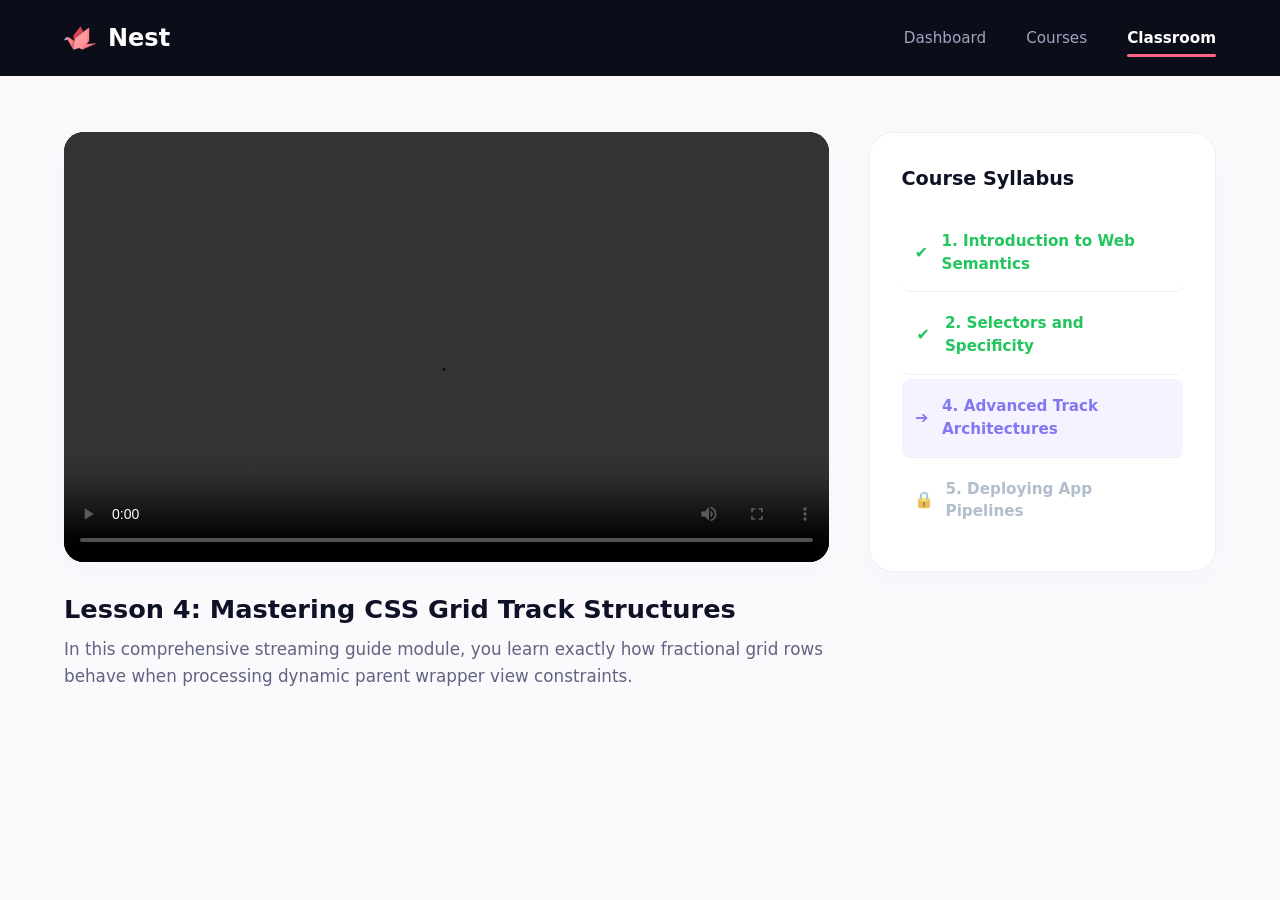
==== classroom.html @ 76012560 "Add files via upload" ====
<!DOCTYPE html>
<html lang="en">
<head>
    <meta charset="UTF-8">
    <meta name="viewport" content="width=device-width, initial-scale=1.0">
    <title>Interactive Classroom</title>
    <link rel="icon" type="image/x-icon" href="https://flaticon.com">
    <link rel="stylesheet" href="style.css">
</head>
<body>

    <nav class="navbar">
        <div class="logo">
            <img src="bird.png" alt="Nest Logo" class="logo-icon">
            Nest
        </div>
        <ul>
            <li><a href="index.html">Dashboard</a></li>
            <li><a href="courses.html">Courses</a></li>
            <li><a href="classroom.html" class="active">Classroom</a></li>
        </ul>
    </nav>

    <div class="content-container">
        <div class="classroom-grid">
            
            <!-- Main Content Area Column Section -->
            <div class="video-main-wrapper">
                <div class="video-placeholder">
                     <video src="cssgrid.mp4" class="video" controls> Your browser does not support the video tag.</video>
                    </video>
                </div>
                <div class="video-details">
                    <h2>Lesson 4: Mastering CSS Grid Track Structures</h2>
                    <p>In this comprehensive streaming guide module, you learn exactly how fractional grid rows behave when processing dynamic parent wrapper view constraints.</p>
                </div>
            </div>

            <!-- Playlist Sidepanel Column Section -->
            <div class="syllabus-sidebar-card">
                <h3>Course Syllabus</h3>
                <ul class="custom-list">
                    <li class="completed">
                        <span class="icon">✔</span> 1. Introduction to Web Semantics
                    </li>
                    <li class="completed">
                        <span class="icon">✔</span> 2. Selectors and Specificity
                    </li>
                    <li class="active">
                        <span class="icon">➔</span> 4. Advanced Track Architectures
                    </li>
                    <li class="locked">
                        <span class="icon">🔒</span> 5. Deploying App Pipelines
                    </li>
                </ul>
            </div>

        </div>
    </div>

</body>
</html>
---- style.css ----
/* --- Theme Colors --- */
:root {
    --bg-main: #fcf9fc;
    --text-dark: #0f1227;
    --text-muted: #5e6481;
    --accent-pink: #ff6584;
    --accent-purple: #8378f4;
    --nav-bg: #0b0d19;
    --border-light: #f2edf4;
    --card-shadow: 0 10px 30px rgba(131, 120, 244, 0.04);
}

* {
    margin: 0;
    padding: 0;
    box-sizing: border-box;
}

body {
    font-family: 'Inter', 'Segoe UI', system-ui, -apple-system, sans-serif;
    background-color: var(--bg-main);
    color: var(--text-dark);
    line-height: 1.5;
    -webkit-font-smoothing: antialiased;
}

/* --- Navbar Layout Styles --- */
.navbar {
    background-color: var(--nav-bg);
    padding: 1.25rem 4rem;
    display: flex;
    justify-content: space-between;
    align-items: center;
}

.logo {
    display: flex;
    align-items: center; 
    gap: 12px;          
    font-size: 24px;     
    font-weight: 700;
    color: #ffffff;
}

.logo-icon {
    width: 32px;       
    height: auto;     
}

.navbar ul {
    display: flex;
    list-style: none;
    gap: 2.5rem;
}

.navbar ul li a {
    color: #a0a5c0;
    text-decoration: none;
    font-weight: 500;
    font-size: 0.95rem;
    padding-bottom: 6px;
    position: relative;
    transition: color 0.2s ease;
}

.navbar ul li a:hover {
    color: #ffffff;
}

/* Active tab state slider */
.navbar ul li a.active {
    color: #ffffff;
    font-weight: 600;
}

.navbar ul li a.active::after {
    content: '';
    position: absolute;
    bottom: -4px;
    left: 0;
    width: 100%;
    height: 3px;
    background-color: var(--accent-pink);
    border-radius: 2px;
}

/* --- Core Structured Layout --- */
.content-container {
    padding: 3.5rem 4rem;
    max-width: 1350px;
    margin: 0 auto;
}

.welcome-header h1 {
    font-size: 2.3rem;
    font-weight: 800;
    color: var(--text-dark);
    margin-bottom: 0.4rem;
    letter-spacing: -0.5px;
}

.welcome-header p {
    color: var(--text-muted);
    font-size: 1.05rem;
    margin-bottom: 2.5rem;
}

.sparkle {
    display: inline-block;
    margin-left: 2px;
}

/* --- Cards Core System Elements --- */
.dashboard-metrics {
    display: flex;
    gap: 2rem;
    margin-bottom: 2.5rem;
}

.metric-card {
    flex: 1;
    background: #ffffff;
    border-radius: 20px;
    padding: 2rem;
    display: flex;
    align-items: center;
    justify-content: space-between;
    border: 1px solid var(--border-light);
    box-shadow: var(--card-shadow);
}

.metric-info {
    display: flex;
    align-items: center;
    gap: 1.5rem;
}

.metric-icon-box {
    width: 60px;
    height: 60px;
    border-radius: 50%;
    display: flex;
    align-items: center;
    justify-content: center;
}

.progress-card .metric-icon-box { background-color: #ffeef2; }
.cert-card .metric-icon-box { background-color: #f0eeff; }

.metric-text h3 {
    font-size: 1.15rem;
    font-weight: 700;
    margin-bottom: 0.4rem;
    color: var(--text-dark);
}

.metric-text p {
    color: var(--text-muted);
    font-size: 0.95rem;
    line-height: 1.4;
}

/* Sparkle icon spacing positioning styling */
.sparkle-accents {
    padding-right: 1rem;
    opacity: 0.85;
}

/* Graphic Elements Component Configurations */
.progress-circle-wrapper {
    position: relative;
    width: 70px;
    height: 70px;
}

.progress-circle {
    transform: rotate(-90deg);
}

.circle-bg {
    fill: none;
    stroke: #ffeef2;
    stroke-width: 3.5;
}

.circle-fill {
    fill: none;
    stroke: var(--accent-pink);
    stroke-width: 3.5;
    stroke-linecap: round;
}

.progress-percentage {
    position: absolute;
    top: 50%;
    left: 50%;
    transform: translate(-50%, -50%);
    font-size: 0.95rem;
    font-weight: 700;
    color: var(--text-dark);
}

/* --- Advanced Grid Table Custom Schedules --- */
.schedule-container {
    background: #ffffff;
    border-radius: 24px;
    padding: 2.5rem;
    border: 1px solid var(--border-light);
    box-shadow: var(--card-shadow);
}

.schedule-title {
    display: flex;
    align-items: center;
    gap: 0.75rem;
    font-size: 1.3rem;
    font-weight: 700;
    color: var(--text-dark);
    margin-bottom: 2rem;
}

.schedule-grid {
    display: grid;
    grid-template-columns: 2.5fr 2fr 1.2fr;
    align-items: center;
}

.grid-header {
    font-size: 0.85rem;
    font-weight: 600;
    color: var(--accent-purple);
    padding-bottom: 1.25rem;
    border-bottom: 1px solid var(--border-light);
    text-transform: capitalize;
}

.grid-cell {
    padding: 1.5rem 0;
    font-size: 1rem;
    font-weight: 600;
    color: var(--text-dark);
    border-bottom: 1px solid var(--border-light);
    display: flex;
    align-items: center;
    gap: 1rem;
}

.grid-cell.muted {
    color: var(--text-muted);
    font-weight: 500;
}

.course-icon-circle {
    width: 38px;
    height: 38px;
    border-radius: 50%;
    display: flex;
    align-items: center;
    justify-content: center;
    flex-shrink: 0;
}

.css-course { background-color: #ffeef2; }
.ui-course { background-color: #f0eeff; }

/* Status Labels Components */
.badge {
    padding: 0.45rem 1.25rem;
    border-radius: 12px;
    font-size: 0.85rem;
    font-weight: 700;
    display: inline-block;
    text-align: center;
}

.badge.tomorrow {
    background-color: #ffeef2;
    color: var(--accent-pink);
}

.badge.friday {
    background-color: #f0eeff;
    color: var(--accent-purple);
}

/* --- Catalog Grid Layout Component Blocks --- */
.catalog-grid {
    display: grid;
    grid-template-columns: repeat(auto-fit, minmax(320px, 1fr));
    gap: 2.5rem;
}

.card {
    background: #ffffff;
    border-radius: 20px;
    padding: 1.5rem;
    border: 1px solid var(--border-light);
    box-shadow: var(--card-shadow);
    transition: transform 0.3s cubic-bezier(0.25, 0.46, 0.45, 0.94), box-shadow 0.3s ease;
}

.card:hover {
    transform: translateY(-8px);
    box-shadow: 0 20px 40px rgba(131, 120, 244, 0.08);
}

.image-wrapper {
    width: 100%;
    height: 190px;
    border-radius: 14px;
    overflow: hidden;
    margin-bottom: 1.5rem;
}

.course-image {
    width: 100%;
    height: 100%;
    object-fit: cover;
}

.card h3 {
    font-size: 1.25rem;
    font-weight: 700;
    color: var(--text-dark);
    margin-bottom: 0.6rem;
}

.card p {
    font-size: 0.95rem;
    color: var(--text-muted);
    line-height: 1.5;
}

/* --- Interactive Classroom Dashboard --- */
.classroom-grid {
    display: grid;
    grid-template-columns: 2.2fr 1fr;
    gap: 2.5rem;
    align-items: start;
}

.video-placeholder {
    background-color: #000000;
    width: 100%;
    aspect-ratio: 16 / 9;
    border-radius: 20px;
    overflow: hidden;
    box-shadow: var(--card-shadow);
    margin-bottom: 1.75rem;
}

.video {
    width: 100%;
    height: 100%;
    display: block;
}

.video-details h2 {
    font-size: 1.6rem;
    font-weight: 700;
    color: var(--text-dark);
    margin-bottom: 0.5rem;
}

.video-details p {
    font-size: 1.05rem;
    color: var(--text-muted);
    line-height: 1.6;
}

/* Syllabus Side Menu Container Options */
.syllabus-sidebar-card {
    background: #ffffff;
    border-radius: 24px;
    padding: 2rem;
    border: 1px solid var(--border-light);
    box-shadow: var(--card-shadow);
}

.syllabus-sidebar-card h3 {
    font-size: 1.2rem;
    font-weight: 700;
    color: var(--text-dark);
    margin-bottom: 1.25rem;
}

.custom-list {
    list-style: none;
    display: flex;
    flex-direction: column;
    gap: 0.25rem;
}

.custom-list li {
    padding: 1rem 0.75rem;
    border-bottom: 1px solid var(--border-light);
    font-size: 0.95rem;
    font-weight: 600;
    display: flex;
    align-items: center;
    gap: 0.75rem;
    border-radius: 8px;
    transition: all 0.2s ease;
}

.custom-list li:last-child {
    border-bottom: none;
}

.custom-list li .icon {
    font-size: 1rem;
    display: inline-block;
    width: 20px;
    text-align: center;
}

/* Interactive List Items Control */
.custom-list li.completed {
    color: #22c55e;
}
.custom-list li.completed:hover {
    background-color: #f2fcf5;
}

.custom-list li.active {
    color: var(--accent-purple);
    background-color: #f4f3ff;
}

.custom-list li.locked {
    color: #94a3b8;
    opacity: 0.7;
    cursor: not-allowed;
}
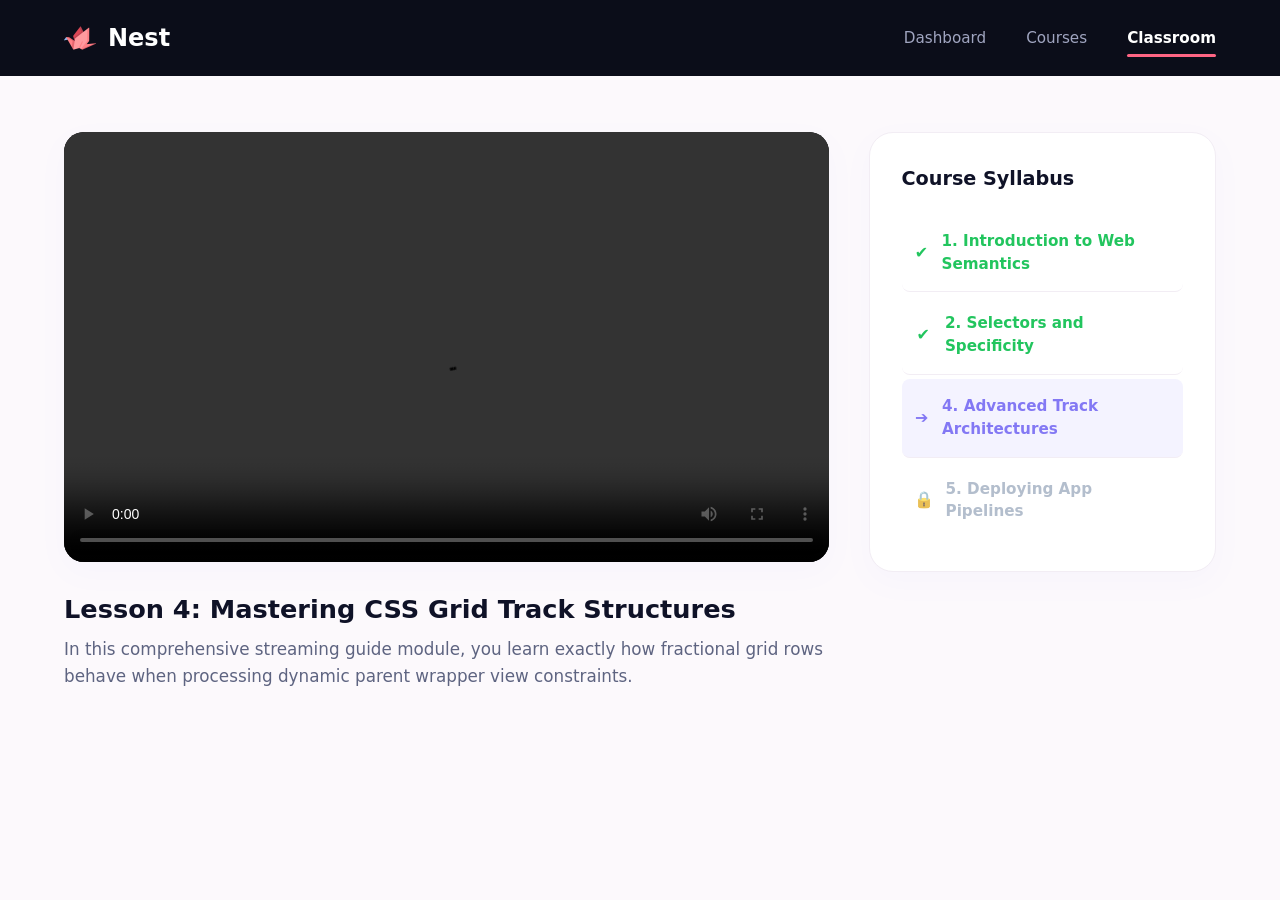
==== commit 520b4c84: "Update classroom.html" ====
--- a/classroom.html
+++ b/classroom.html
@@ -4,7 +4,6 @@
     <meta charset="UTF-8">
     <meta name="viewport" content="width=device-width, initial-scale=1.0">
     <title>Interactive Classroom</title>
-    <link rel="icon" type="image/x-icon" href="https://flaticon.com">
     <link rel="stylesheet" href="style.css">
 </head>
 <body>
--- a/style.css
+++ b/style.css
@@ -222,7 +222,7 @@
 .schedule-grid {
     display: grid;
     grid-template-columns: 2.5fr 2fr 1.2fr;
-    align-items: center;
+    align-items: stretch;
 }
 
 .grid-header {
@@ -432,3 +432,40 @@
     opacity: 0.7;
     cursor: not-allowed;
 }
+
+.card {
+    position: relative;
+    overflow: hidden; 
+}
+
+/* Current Course Indicator */
+.card.current {
+    border: 2px solid var(--accent-purple);
+}
+
+.current-badge {
+    position: absolute;
+    top: 1.5rem;
+    left: 1.5rem;
+    background-color: #f0eeff; 
+    color: var(--accent-purple);
+    font-size: 0.75rem;
+    font-weight: 700;
+    padding: 0.35rem 0.85rem;
+    border-radius: 12px;
+    display: inline-flex;
+    align-items: center;
+    gap: 4px;
+    z-index: 10;
+}
+
+
+.star-icon {
+    font-size: 0.85rem;
+    line-height: 1;
+}
+
+.card.current .image-wrapper {
+    margin-top: 1.5rem;
+}
+
